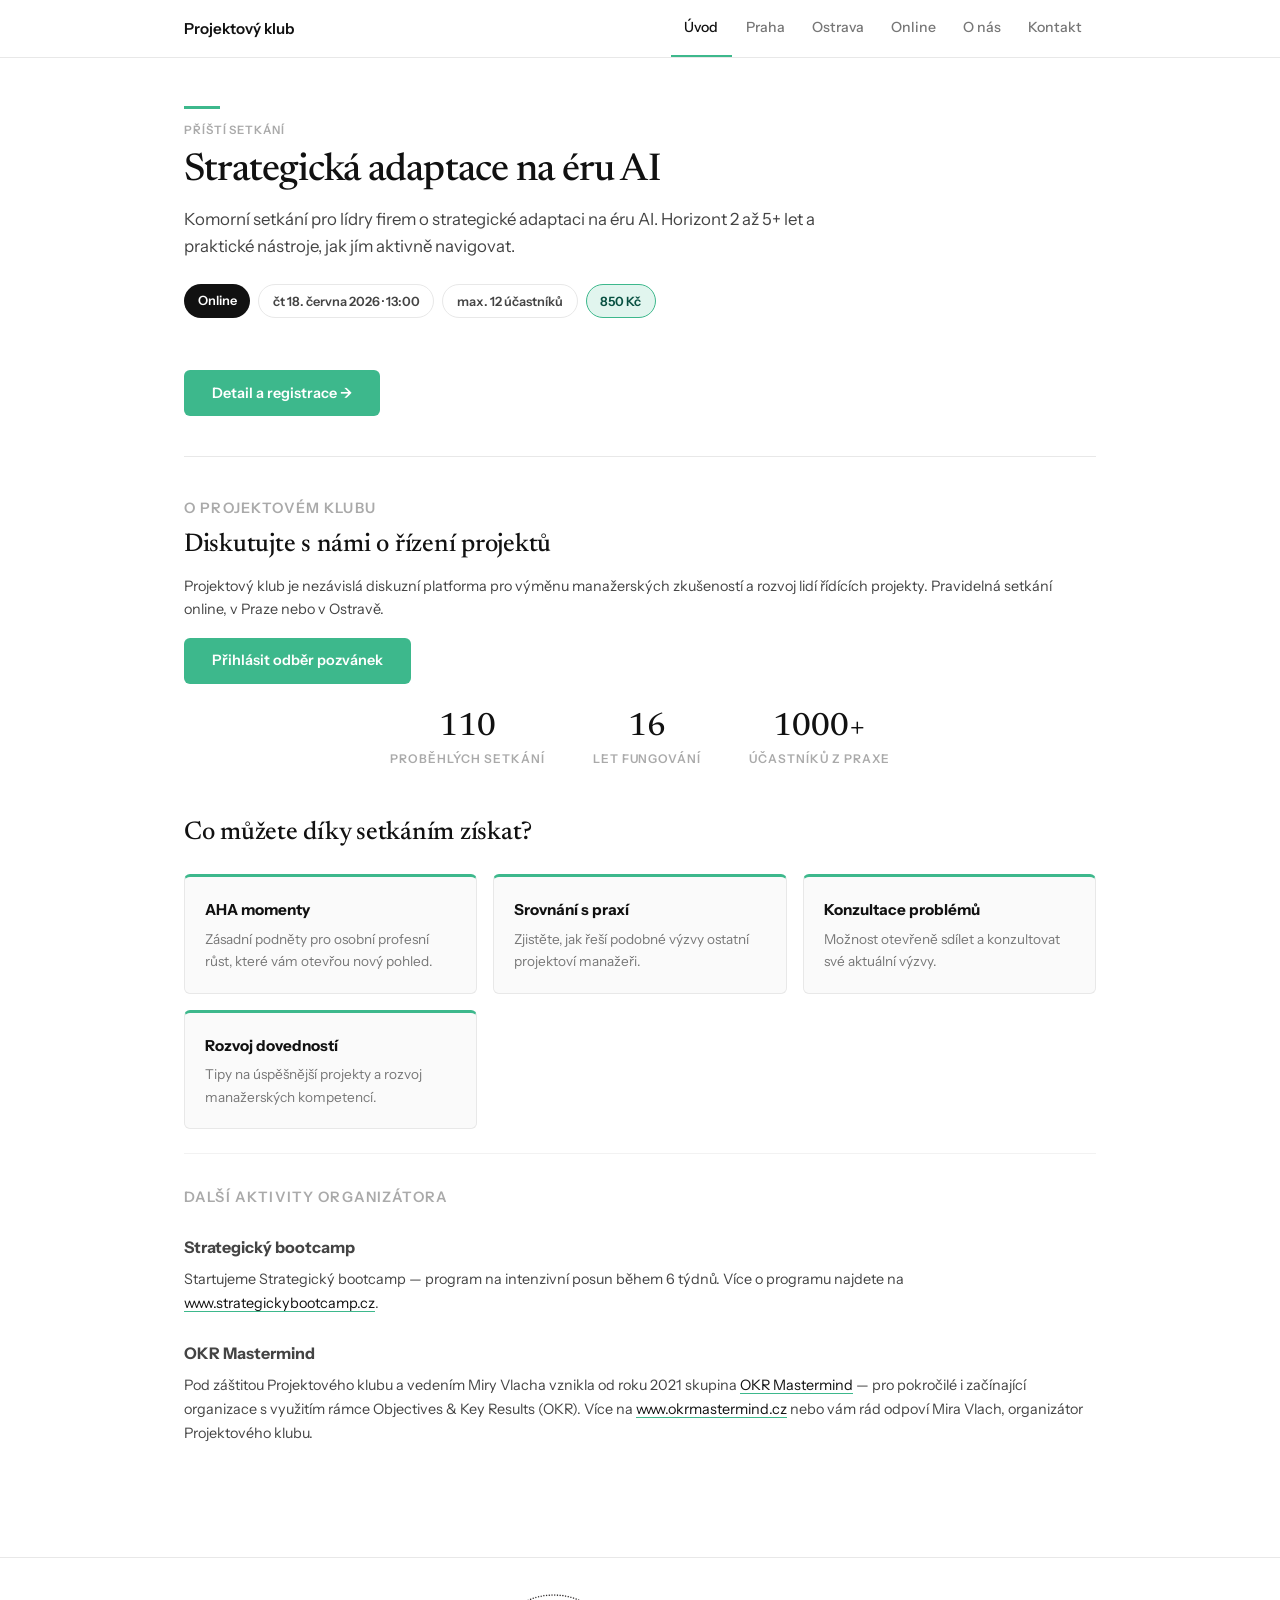
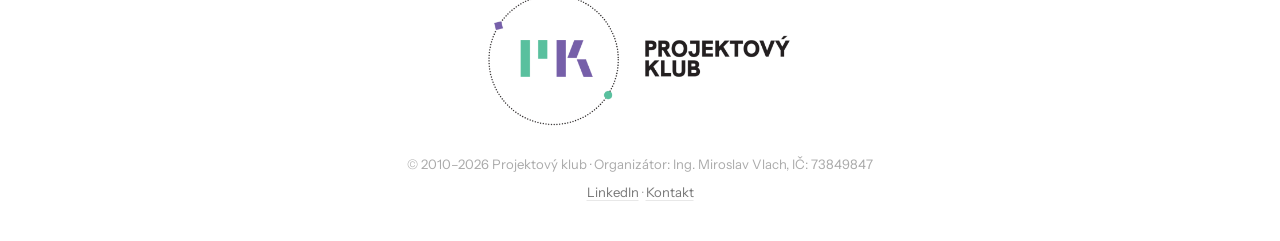
==== index.html @ a209ebfd "Archivace setkání #110 — Strategická adaptace na éru AI (18. 6. 2026) - o-nas.html: přidán záznam #1" ====
<!DOCTYPE html>
<html lang="cs">
<head>
  <meta charset="UTF-8">
  <meta name="viewport" content="width=device-width, initial-scale=1.0">
  <title>Projektový klub — Diskuzní platforma o řízení projektů</title>
  <meta name="description" content="Projektový klub je nezávislou diskuzní platformou pro výměnu manažerských zkušeností a rozvoj lidí řídících projekty. Setkání online, v Praze a Ostravě.">
  <meta property="og:title" content="Projektový klub">
  <meta property="og:description" content="Diskutujte s námi o řízení projektů na pravidelných setkáních: online, v Praze nebo v Ostravě.">
  <meta property="og:url" content="https://projektovyklub.cz/">
  <link href="https://fonts.googleapis.com/css2?family=Instrument+Sans:wght@400;500;600;700&family=Newsreader:opsz,wght@6..72,400;6..72,500;6..72,600&display=swap" rel="stylesheet">
  <link rel="icon" href="img/favicon.ico" sizes="any">
  <link rel="icon" href="img/favicon-32x32.png" type="image/png" sizes="32x32">
  <link rel="apple-touch-icon" href="img/apple-touch-icon.png">
  <link rel="stylesheet" href="css/style.css">
</head>
<body>

  <header class="site-header">
    <div class="header-inner">
      <a href="index.html" class="site-logo">Projektový klub</a>
      <button class="nav-toggle" aria-label="Menu">
        <span></span><span></span><span></span>
      </button>
      <nav class="main-nav">
        <ul>
          <li><a href="index.html" class="active">Úvod</a></li>
          <li><a href="praha.html">Praha</a></li>
          <li><a href="ostrava.html">Ostrava</a></li>
          <li><a href="online.html">Online</a></li>
          <li><a href="o-nas.html">O nás</a></li>
          <li><a href="kontakt.html">Kontakt</a></li>
        </ul>
      </nav>
    </div>
  </header>

  <div class="page-header">
    <hr class="accent-line">
    <p class="eyebrow">Příští setkání</p>
    <h1><a href="online.html" style="text-decoration: none; color: var(--ink);">Strategická adaptace na&nbsp;éru AI</a></h1>
    <p class="lede">Komorní setkání pro lídry firem o strategické adaptaci na éru AI. Horizont 2 až 5+ let a praktické nástroje, jak jím aktivně navigovat.</p>
    <div class="chips">
      <span class="chip chip-dark">Online</span>
      <span class="chip chip-outline">čt 18. června 2026 · 13:00</span>
      <span class="chip chip-outline">max. 12 účastníků</span>
      <span class="chip chip-teal">850 Kč</span>
    </div>
    <a href="online.html" class="btn btn-primary" style="margin-top: 1.25rem;">Detail a registrace →</a>
  </div>

  <main class="content">

    <hr style="border: none; border-top: 1px solid var(--border); margin: 0 0 2.5rem;">

    <p class="eyebrow" style="margin-bottom: 0.5rem;">O Projektovém klubu</p>
    <h2 style="margin-top: 0;">Diskutujte s&nbsp;námi o&nbsp;řízení projektů</h2>
    <p>Projektový klub je nezávislá diskuzní platforma pro výměnu manažerských zkušeností a rozvoj lidí řídících projekty. Pravidelná setkání online, v&nbsp;Praze nebo v&nbsp;Ostravě.</p>
    <a href="kontakt.html" class="btn btn-primary">Přihlásit odběr pozvánek</a>

    <div class="stats-row">
      <div class="stat"><span class="stat-number">110</span><span class="stat-label">proběhlých setkání</span></div>
      <div class="stat"><span class="stat-number">16</span><span class="stat-label">let fungování</span></div>
      <div class="stat"><span class="stat-number">1000+</span><span class="stat-label">účastníků z praxe</span></div>
    </div>

    <h2>Co můžete díky setkáním získat?</h2>

    <div class="benefits-grid">
      <div class="benefit-item">
        <h3>AHA momenty</h3>
        <p>Zásadní podněty pro osobní profesní růst, které vám otevřou nový pohled.</p>
      </div>
      <div class="benefit-item">
        <h3>Srovnání s praxí</h3>
        <p>Zjistěte, jak řeší podobné výzvy ostatní projektoví manažeři.</p>
      </div>
      <div class="benefit-item">
        <h3>Konzultace problémů</h3>
        <p>Možnost otevřeně sdílet a konzultovat své aktuální výzvy.</p>
      </div>
      <div class="benefit-item">
        <h3>Rozvoj dovedností</h3>
        <p>Tipy na úspěšnější projekty a rozvoj manažerských kompetencí.</p>
      </div>
    </div>

    <p class="section-label">Další aktivity organizátora</p>

    <h3 style="color: var(--ink-mid);">Strategický bootcamp</h3>
    <p>Startujeme Strategický bootcamp — program na intenzivní posun během 6 týdnů. Více o programu najdete na <a href="http://www.strategickybootcamp.cz" target="_blank" rel="noopener">www.strategickybootcamp.cz</a>.</p>

    <h3 style="color: var(--ink-mid);">OKR Mastermind</h3>
    <p>Pod záštitou Projektového klubu a vedením Miry Vlacha vznikla od roku 2021 skupina <a href="https://www.okrmastermind.cz/" target="_blank" rel="noopener">OKR Mastermind</a> — pro pokročilé i začínající organizace s využitím rámce Objectives &amp; Key Results (OKR). Více na <a href="https://www.okrmastermind.cz/" target="_blank" rel="noopener">www.okrmastermind.cz</a> nebo vám rád odpoví Mira Vlach, organizátor Projektového klubu.</p>

  </main>

  <footer class="site-footer">
    <div class="footer-inner">
      <img src="img/logo-basic-PK-min.png" alt="Projektový klub" style="height: 140px; display: block; margin: 0 auto 1.5rem;">
      <p>&copy; 2010–2026 Projektový klub · Organizátor: Ing. Miroslav Vlach, IČ: 73849847</p>
      <p><a href="https://www.linkedin.com/company/projektovy-klub/" target="_blank" rel="noopener">LinkedIn</a> · <a href="kontakt.html">Kontakt</a></p>
    </div>
  </footer>

  <script src="js/main.js"></script>
</body>
</html>
---- css/style.css ----
/* ============================================
   PROJEKTOVÝ KLUB — Editorial Minimalist Design
   Černobílý základ, barvy z loga jako střídmé akcenty
   ============================================ */

/* --- CSS Variables --- */
:root {
  --teal: #3DB88C;
  --teal-light: #E1F5EE;
  --teal-dark: #085041;
  --purple: #7B6BAA;
  --purple-light: #F5F4FA;
  --purple-dark: #3C3489;
  --ink: #111;
  --ink-mid: #444;
  --ink-soft: #777;
  --ink-faint: #aaa;
  --border: #e8e8e8;
  --border-light: #f2f2f2;
  --surface: #fafafa;
  --white: #fff;
  --font-body: 'Instrument Sans', sans-serif;
  --font-display: 'Newsreader', serif;
  --max-width: 960px;
  --radius: 6px;
  --transition: 0.2s ease;
}

/* --- Reset & Base --- */
*, *::before, *::after { box-sizing: border-box; margin: 0; padding: 0; }

html {
  scroll-behavior: smooth;
  -webkit-font-smoothing: antialiased;
}

body {
  font-family: var(--font-body);
  font-size: 16px;
  line-height: 1.65;
  color: var(--ink-mid);
  background: var(--white);
}

a {
  color: var(--ink);
  text-decoration: underline;
  text-decoration-color: var(--teal);
  text-underline-offset: 3px;
  transition: color var(--transition);
}
a:hover { color: var(--teal-dark); }

img { max-width: 100%; height: auto; display: block; }

/* --- Header / Nav --- */
.site-header {
  background: var(--white);
  position: sticky;
  top: 0;
  z-index: 100;
  border-bottom: 1px solid var(--border);
}

.header-inner {
  max-width: var(--max-width);
  margin: 0 auto;
  padding: 0 1.5rem;
  display: flex;
  align-items: center;
  justify-content: space-between;
  gap: 1rem;
}

.site-logo {
  text-decoration: none;
  font-weight: 600;
  font-size: 0.95rem;
  color: var(--ink);
  padding: 0.75rem 0;
  display: flex;
  align-items: center;
}
.site-logo:hover { text-decoration: none; }

/* Hamburger */
.nav-toggle {
  display: none;
  background: none;
  border: none;
  cursor: pointer;
  padding: 0.5rem;
}
.nav-toggle span {
  display: block;
  width: 22px;
  height: 2px;
  background: var(--ink);
  margin: 5px 0;
  border-radius: 2px;
  transition: transform 0.3s ease, opacity 0.3s ease;
}
.nav-toggle.open span:nth-child(1) {
  transform: translateY(7px) rotate(45deg);
}
.nav-toggle.open span:nth-child(2) {
  opacity: 0;
}
.nav-toggle.open span:nth-child(3) {
  transform: translateY(-7px) rotate(-45deg);
}

.main-nav ul {
  list-style: none;
  display: flex;
  gap: 0;
}

.main-nav a {
  display: block;
  padding: 1rem 0.85rem;
  color: var(--ink-soft);
  font-size: 0.88rem;
  font-weight: 500;
  text-decoration: none;
  transition: color var(--transition), background var(--transition);
  border-bottom: 2px solid transparent;
}
.main-nav a:hover {
  color: var(--ink);
  background: var(--surface);
  text-decoration: none;
}
.main-nav a.active {
  color: var(--ink);
  border-bottom-color: var(--teal);
  text-decoration: none;
}

/* --- Page Header (replaces hero) --- */
.page-header {
  max-width: var(--max-width);
  margin: 0 auto;
  padding: 3rem 1.5rem 0;
}

.eyebrow {
  font-size: 0.72rem;
  text-transform: uppercase;
  letter-spacing: 0.08em;
  color: var(--ink-faint);
  font-weight: 600;
  margin-bottom: 0.5rem;
}

.page-header h1 {
  font-family: var(--font-display);
  font-size: 2.4rem;
  font-weight: 500;
  letter-spacing: -0.02em;
  color: var(--ink);
  line-height: 1.2;
  margin-bottom: 0.75rem;
}

.page-header .lede {
  font-size: 1.05rem;
  color: var(--ink-mid);
  line-height: 1.6;
  max-width: 680px;
  margin-bottom: 1.5rem;
}

/* --- Teal accent line --- */
.accent-line {
  width: 36px;
  height: 3px;
  background: var(--teal);
  margin-bottom: 0.75rem;
  border: none;
}

/* --- Chips / Badges --- */
.chips {
  display: flex;
  flex-wrap: wrap;
  gap: 0.5rem;
  margin-bottom: 2rem;
}

.chip {
  display: inline-block;
  padding: 0.35rem 0.85rem;
  font-size: 0.8rem;
  font-weight: 600;
  border-radius: 100px;
}

.chip-dark {
  background: var(--ink);
  color: var(--white);
}

.chip-outline {
  border: 1px solid var(--border);
  color: var(--ink-mid);
}

.chip-teal {
  border: 1px solid var(--teal);
  color: var(--teal-dark);
  background: var(--teal-light);
}

/* --- Buttons --- */
.btn {
  display: inline-block;
  padding: 0.7rem 1.75rem;
  border-radius: var(--radius);
  font-weight: 600;
  font-size: 0.9rem;
  text-decoration: none;
  transition: all var(--transition);
  cursor: pointer;
  border: none;
}

.btn-primary {
  background: var(--teal);
  color: var(--white);
}
.btn-primary:hover {
  background: var(--teal-dark);
  color: var(--white);
  text-decoration: none;
  transform: translateY(-1px);
}

/* --- Main Content Area --- */
.content {
  max-width: var(--max-width);
  margin: 0 auto;
  padding: 2.5rem 1.5rem 3rem;
}

/* --- Section Label --- */
.section-label {
  font-size: 0.72rem;
  text-transform: uppercase;
  letter-spacing: 0.08em;
  color: var(--ink-faint);
  font-weight: 600;
  margin-bottom: 1rem;
  padding-top: 2rem;
  border-top: 1px solid var(--border-light);
}
.section-label:first-child { border-top: none; padding-top: 0; }

/* --- Section Titles --- */
.content h2 {
  font-family: var(--font-display);
  font-size: 1.6rem;
  font-weight: 500;
  color: var(--ink);
  margin: 2.5rem 0 0.75rem;
  line-height: 1.3;
  letter-spacing: -0.01em;
}
.content h2:first-child { margin-top: 0; }

.content h3 {
  font-size: 1rem;
  font-weight: 700;
  color: var(--ink);
  margin: 1.5rem 0 0.5rem;
}

/* --- Paragraphs, Lists --- */
.content p {
  margin-bottom: 1rem;
  font-size: 0.9rem;
}

.content ul, .content ol {
  margin: 0 0 1.25rem 1.5rem;
  font-size: 0.9rem;
}
.content li {
  margin-bottom: 0.35rem;
}

/* --- Cards / Boxes --- */
.card {
  background: var(--surface);
  border-radius: var(--radius);
  padding: 1.75rem;
  border: 1px solid var(--border);
  margin-bottom: 1.5rem;
}

.card h3 { margin-top: 0; }

/* --- Speaker Cards --- */
.speakers-grid {
  display: grid;
  grid-template-columns: repeat(auto-fit, minmax(280px, 1fr));
  gap: 1rem;
  margin: 1rem 0 0;
}

.speaker-card {
  background: var(--surface);
  border-left: 3px solid var(--border);
  padding: 1.25rem 1.5rem;
  border-radius: 0 var(--radius) var(--radius) 0;
  transition: border-color var(--transition);
}
.speaker-card:hover { border-left-color: var(--teal); }
.speaker-card.purple:hover { border-left-color: var(--purple); }

.speaker-card .speaker-name {
  font-weight: 700;
  font-size: 0.95rem;
  color: var(--ink);
  margin-bottom: 0.15rem;
}

.speaker-card .speaker-role {
  font-size: 0.82rem;
  color: var(--ink-soft);
  margin-bottom: 0.5rem;
}

.speaker-card .speaker-talk {
  font-family: var(--font-display);
  font-style: italic;
  font-size: 0.9rem;
  color: var(--ink-mid);
}

/* --- Program Steps --- */
.program-list {
  list-style: none;
  margin: 1rem 0 0;
  padding: 0;
}

.program-list li {
  padding: 0.5rem 0;
  padding-left: 1.25rem;
  position: relative;
  font-size: 0.9rem;
  border-bottom: 1px solid var(--border-light);
}
.program-list li:last-child { border-bottom: none; }

.program-list li::before {
  content: '';
  position: absolute;
  left: 0;
  top: 0.85rem;
  width: 8px;
  height: 8px;
  border-radius: 50%;
  background: var(--teal);
}
.program-list li.purple::before { background: var(--purple); }
.program-list li.gray::before { background: var(--ink-faint); }

/* --- Topic Tags --- */
.topic-tags {
  display: flex;
  flex-wrap: wrap;
  gap: 0.4rem;
  margin: 1rem 0 0;
}

.topic-tag {
  background: var(--surface);
  border: 1px solid var(--border-light);
  color: var(--ink-mid);
  padding: 0.3rem 0.75rem;
  border-radius: 100px;
  font-size: 0.8rem;
}

/* --- Info Table --- */
.info-table {
  margin: 1rem 0 0;
}

.info-table .info-row {
  display: flex;
  padding: 0.5rem 0;
  border-bottom: 1px solid var(--border-light);
  font-size: 0.9rem;
}
.info-table .info-row:last-child { border-bottom: none; }

.info-row .info-label {
  width: 140px;
  flex-shrink: 0;
  color: var(--ink-soft);
  font-weight: 500;
}

.info-row .info-value {
  color: var(--ink);
}

/* --- Medailonek (bio) --- */
.bio { margin: 1rem 0; }

.bio-name {
  font-weight: 700;
  font-size: 0.95rem;
  color: var(--ink);
  margin-bottom: 0.25rem;
  padding-left: 1rem;
  position: relative;
}
.bio-name::before {
  content: '';
  position: absolute;
  left: 0;
  top: 0.35rem;
  width: 6px;
  height: 6px;
  border-radius: 50%;
  background: var(--teal);
}
.bio-name.purple::before { background: var(--purple); }

.bio p {
  font-size: 0.88rem;
  color: var(--ink-mid);
}

/* --- CTA Block (dark registration) --- */
.cta-block {
  background: var(--ink);
  color: var(--white);
  padding: 2rem;
  border-radius: var(--radius);
  margin: 2rem 0;
}

.cta-block h3 {
  color: var(--white);
  margin-top: 0;
  margin-bottom: 0.5rem;
}

.cta-block p {
  color: rgba(255,255,255,0.75);
  font-size: 0.9rem;
}

.cta-block .btn-primary {
  margin-top: 0.5rem;
}

.cta-signature {
  margin-top: 1.5rem;
  padding-top: 1rem;
  border-top: 1px solid rgba(255,255,255,0.15);
  font-size: 0.88rem;
  color: rgba(255,255,255,0.6);
}
.cta-signature strong { color: var(--white); }

/* --- Stats Row (homepage) --- */
.stats-row {
  display: flex;
  justify-content: center;
  gap: 3rem;
  padding: 1.5rem 0 0.5rem;
  margin-bottom: 1rem;
}

.stat {
  text-align: center;
}

.stat-number {
  display: block;
  font-family: var(--font-display);
  font-size: 2rem;
  font-weight: 500;
  color: var(--ink);
  line-height: 1.2;
}

.stat-label {
  display: block;
  font-size: 0.75rem;
  text-transform: uppercase;
  letter-spacing: 0.08em;
  color: var(--ink-faint);
  font-weight: 600;
  margin-top: 0.15rem;
}

@media (max-width: 480px) {
  .stats-row { gap: 1.5rem; }
  .stat-number { font-size: 1.5rem; }
}

/* --- Benefits Grid (homepage) --- */
.benefits-grid {
  display: grid;
  grid-template-columns: repeat(auto-fit, minmax(220px, 1fr));
  gap: 1rem;
  margin: 1.5rem 0;
}

.benefit-item {
  background: var(--surface);
  border-radius: var(--radius);
  padding: 1.25rem;
  border: 1px solid var(--border);
  border-top: 3px solid var(--teal);
}

.benefit-item h3 {
  font-size: 0.95rem;
  margin: 0 0 0.35rem;
  color: var(--ink);
}

.benefit-item p {
  font-size: 0.85rem;
  color: var(--ink-soft);
  margin: 0;
}

/* --- Upcoming Events (homepage) --- */
.events-list {
  margin: 1.5rem 0;
}

.event-item {
  display: flex;
  gap: 1rem;
  padding: 1rem 0;
  border-bottom: 1px solid var(--border-light);
  align-items: flex-start;
}
.event-item:last-child { border-bottom: none; }

.event-badge {
  flex-shrink: 0;
  padding: 0.3rem 0.75rem;
  border-radius: 100px;
  font-size: 0.75rem;
  font-weight: 700;
  text-transform: uppercase;
  letter-spacing: 0.05em;
}

.event-badge.online {
  background: var(--teal-light);
  color: var(--teal-dark);
}
.event-badge.praha {
  background: var(--purple-light);
  color: var(--purple-dark);
}
.event-badge.ostrava {
  background: var(--surface);
  color: var(--ink-mid);
  border: 1px solid var(--border);
}

.event-detail h3 {
  font-size: 0.95rem;
  margin: 0 0 0.15rem;
  font-weight: 600;
}
.event-detail h3 a {
  text-decoration-color: var(--teal);
}
.event-detail p {
  font-size: 0.85rem;
  color: var(--ink-soft);
  margin: 0;
}

/* --- Highlight Box --- */
.highlight-box {
  background: var(--white);
  border-left: 3px solid var(--teal);
  padding: 1.25rem 1.5rem;
  border-radius: 0 var(--radius) var(--radius) 0;
  margin: 1.5rem 0;
  border: 1px solid var(--border);
  border-left: 3px solid var(--teal);
}

/* --- Contact Info --- */
.contact-grid {
  display: grid;
  grid-template-columns: auto 1fr;
  gap: 0.5rem 1.5rem;
}
.contact-label {
  font-weight: 600;
  color: var(--ink-soft);
  font-size: 0.9rem;
}

/* --- SmartEmailing Form Wrapper --- */
.form-wrapper {
  max-width: 440px;
  margin: 1.5rem 0;
}

.form-wrapper .se-webform {
  background: var(--white);
  border: 1px solid var(--border);
  border-radius: var(--radius);
  font-family: var(--font-body);
  padding: 0;
  width: 100% !important;
}

.form-wrapper .se-webform .se-body ul {
  list-style: none;
  margin: 0;
  padding: 1rem 1.5rem;
}

.form-wrapper .se-webform .se-body ul li {
  margin: 0;
  padding: 0.5rem 0;
}

.form-wrapper .se-webform .se-body ul li label {
  display: block;
  font-size: 0.82rem;
  font-weight: 600;
  color: var(--ink);
  margin-bottom: 0.25rem;
}

.form-wrapper .se-webform .se-body ul li label.se-required::after {
  content: " *";
  color: var(--teal);
}

.form-wrapper .se-webform .se-body ul li label.se-checkbox {
  font-weight: 400;
  font-size: 0.88rem;
  display: flex;
  align-items: center;
  gap: 0.5rem;
  cursor: pointer;
  padding: 0.15rem 0;
}

.form-wrapper .se-webform .se-body ul li label.se-checkbox input {
  margin: 0;
}

.form-wrapper .se-webform .se-body ul li input[type="text"],
.form-wrapper .se-webform .se-body ul li input[type="email"] {
  width: 100%;
  padding: 0.55rem 0.75rem;
  font-size: 0.9rem;
  font-family: var(--font-body);
  border: 1px solid var(--border);
  border-radius: var(--radius);
  background: var(--white);
  color: var(--ink);
  transition: border-color var(--transition), box-shadow var(--transition);
}

.form-wrapper .se-webform .se-body ul li input[type="text"]:focus,
.form-wrapper .se-webform .se-body ul li input[type="email"]:focus {
  outline: none;
  border-color: var(--teal);
  box-shadow: 0 0 0 3px rgba(61, 184, 140, 0.12);
}

.form-wrapper .se-submit {
  padding: 0.5rem 1.5rem 1.5rem;
  text-align: left;
}

.form-wrapper .se-submit button {
  background: var(--teal);
  color: var(--white);
  border: none;
  border-radius: var(--radius);
  font-family: var(--font-body);
  font-weight: 600;
  font-size: 0.9rem;
  padding: 0.65rem 1.75rem;
  cursor: pointer;
  transition: background var(--transition), transform var(--transition);
}
.form-wrapper .se-submit button:hover {
  background: var(--teal-dark);
  transform: translateY(-1px);
}

/* --- Person Card (medailonek) --- */
/* --- Photo Mira Vlach --- */
.photo-mira {
  display: block;
  max-width: 300px;
  margin: 1.5rem auto;
  border-radius: var(--radius);
}

/* --- Gallery Grid --- */
.gallery-grid {
  display: grid;
  grid-template-columns: repeat(auto-fill, minmax(200px, 1fr));
  gap: 0.5rem;
  margin: 1.5rem 0;
}

.gallery-grid img {
  width: 100%;
  height: 180px;
  object-fit: cover;
  border-radius: var(--radius);
  cursor: pointer;
  transition: transform var(--transition), box-shadow var(--transition);
}

.gallery-grid img:hover {
  transform: scale(1.03);
  box-shadow: 0 4px 16px rgba(0,0,0,0.1);
}

/* --- History List --- */
.history-list {
  columns: 1;
  margin: 1rem 0;
}

.history-list li {
  font-size: 0.85rem;
  padding: 0.3rem 0;
  break-inside: avoid;
  color: var(--ink-mid);
}

/* --- No-event card --- */
.no-event {
  background: var(--surface);
  border: 1px solid var(--border);
  border-radius: var(--radius);
  padding: 2rem;
  text-align: center;
  color: var(--ink-soft);
  font-size: 0.9rem;
}

/* --- Footer --- */
.site-footer {
  border-top: 1px solid var(--border);
  padding: 2rem 1.5rem;
  margin-top: 3rem;
  text-align: center;
  font-size: 0.82rem;
  color: var(--ink-faint);
}

.site-footer a {
  color: var(--ink-soft);
  text-decoration-color: var(--border);
}
.site-footer a:hover { color: var(--ink); }

.footer-inner {
  max-width: var(--max-width);
  margin: 0 auto;
}

.footer-inner p {
  margin-bottom: 0.35rem;
}

/* --- Responsive --- */
@media (max-width: 768px) {
  .nav-toggle { display: block; }

  .main-nav {
    display: block;
    max-height: 0;
    overflow: hidden;
    transition: max-height 0.3s ease;
    position: absolute;
    top: 100%;
    left: 0;
    right: 0;
    background: var(--white);
    box-shadow: 0 8px 32px rgba(0,0,0,0.08);
    border-bottom: 1px solid var(--border);
  }
  .main-nav.open { max-height: 400px; }

  .main-nav ul {
    flex-direction: column;
  }
  .main-nav a {
    padding: 0.75rem 1.5rem;
    border-bottom: 1px solid var(--border-light);
  }

  .page-header { padding: 2rem 1.5rem 0; }
  .page-header h1 { font-size: 1.75rem; }

  .content { padding: 1.5rem 1rem 2.5rem; }


  .speakers-grid { grid-template-columns: 1fr; }

  .info-row .info-label { width: 110px; }

  .chips { gap: 0.35rem; }

  .history-list { columns: 1; }
}

@media (min-width: 900px) {
  .history-list { columns: 2; column-gap: 2rem; }
}

/* --- Utility --- */
.text-center { text-align: center; }
.mt-0 { margin-top: 0; }
.mb-0 { margin-bottom: 0; }
.mb-2 { margin-bottom: 2rem; }
.sr-only {
  position: absolute;
  width: 1px; height: 1px;
  padding: 0; margin: -1px;
  overflow: hidden;
  clip: rect(0,0,0,0);
  border: 0;
}
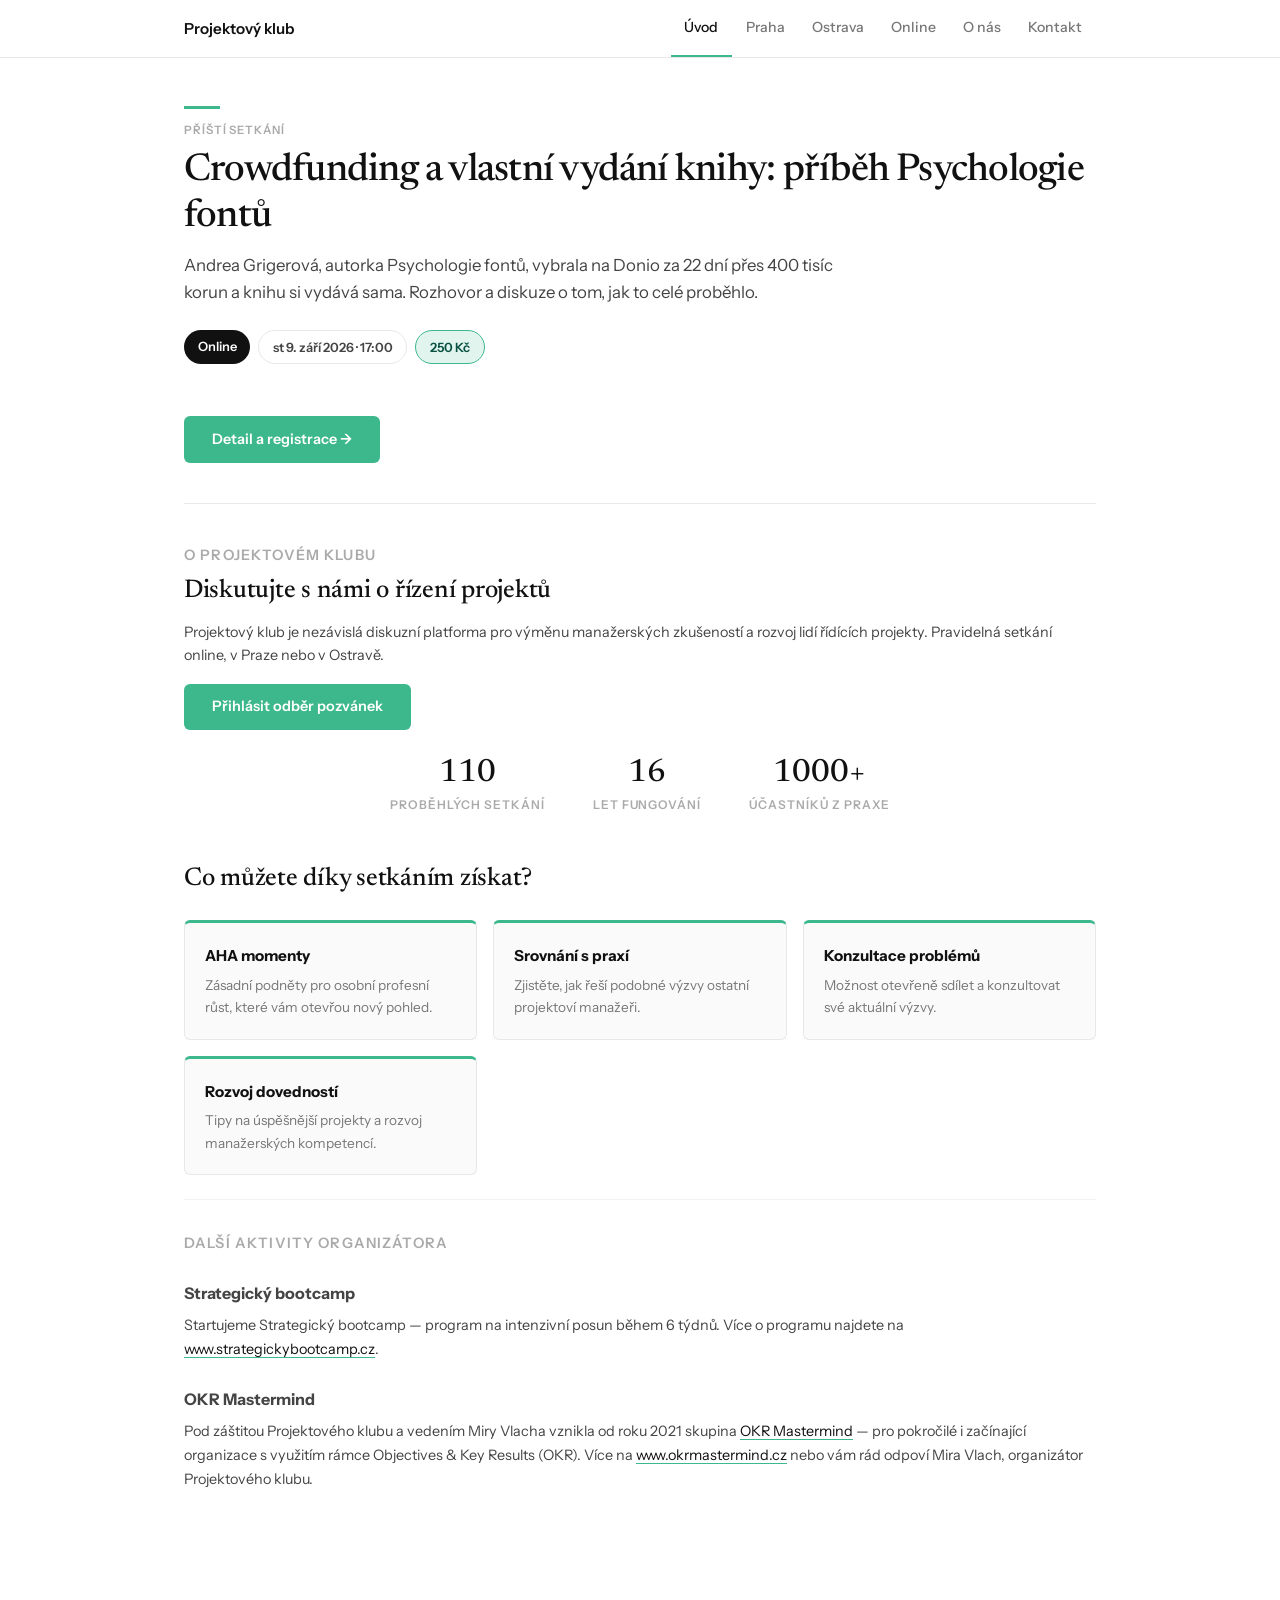
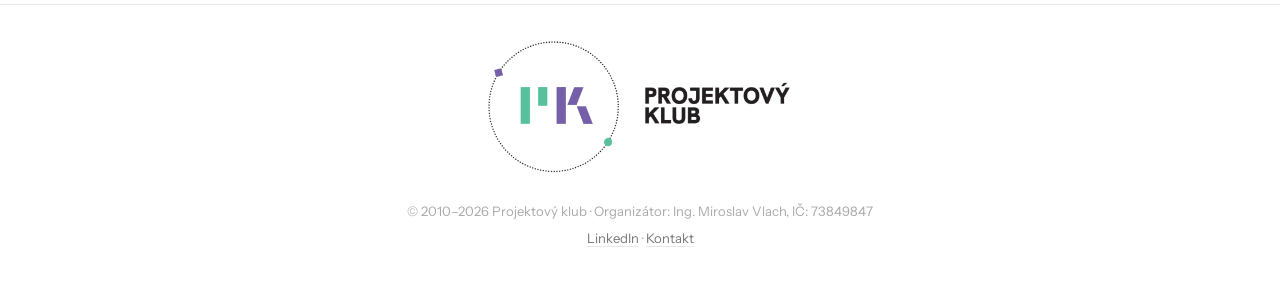
==== commit 4f4fc5cd: "Vypsání akce: Crowdfunding a vlastní vydání knihy — příběh Psychologie fontů (9. 9. 2026, Online) - " ====
--- a/index.html
+++ b/index.html
@@ -6,8 +6,16 @@
   <title>Projektový klub — Diskuzní platforma o řízení projektů</title>
   <meta name="description" content="Projektový klub je nezávislou diskuzní platformou pro výměnu manažerských zkušeností a rozvoj lidí řídících projekty. Setkání online, v Praze a Ostravě.">
   <meta property="og:title" content="Projektový klub">
-  <meta property="og:description" content="Diskutujte s námi o řízení projektů na pravidelných setkáních: online, v Praze nebo v Ostravě.">
+  <meta property="og:description" content="Projektový klub je nezávislá diskuzní platforma pro výměnu manažerských zkušeností a rozvoj lidí řídících projekty. Pravidelná setkání online, v Praze a v Ostravě.">
   <meta property="og:url" content="https://projektovyklub.cz/">
+  <link rel="canonical" href="https://projektovyklub.cz/">
+  <meta property="og:image" content="https://projektovyklub.cz/img/og-default.png">
+  <meta property="og:image:width" content="1200">
+  <meta property="og:image:height" content="630">
+  <meta property="og:image:alt" content="Projektový klub — diskuzní platforma o řízení projektů">
+  <meta property="og:type" content="website">
+  <meta property="og:site_name" content="Projektový klub">
+  <meta name="twitter:card" content="summary_large_image">
   <link href="https://fonts.googleapis.com/css2?family=Instrument+Sans:wght@400;500;600;700&family=Newsreader:opsz,wght@6..72,400;6..72,500;6..72,600&display=swap" rel="stylesheet">
   <link rel="icon" href="img/favicon.ico" sizes="any">
   <link rel="icon" href="img/favicon-32x32.png" type="image/png" sizes="32x32">
@@ -18,18 +26,18 @@
 
   <header class="site-header">
     <div class="header-inner">
-      <a href="index.html" class="site-logo">Projektový klub</a>
+      <a href="/" class="site-logo">Projektový klub</a>
       <button class="nav-toggle" aria-label="Menu">
         <span></span><span></span><span></span>
       </button>
       <nav class="main-nav">
         <ul>
-          <li><a href="index.html" class="active">Úvod</a></li>
-          <li><a href="praha.html">Praha</a></li>
-          <li><a href="ostrava.html">Ostrava</a></li>
-          <li><a href="online.html">Online</a></li>
-          <li><a href="o-nas.html">O nás</a></li>
-          <li><a href="kontakt.html">Kontakt</a></li>
+          <li><a href="/" class="active">Úvod</a></li>
+          <li><a href="praha">Praha</a></li>
+          <li><a href="ostrava">Ostrava</a></li>
+          <li><a href="online">Online</a></li>
+          <li><a href="o-nas">O nás</a></li>
+          <li><a href="kontakt">Kontakt</a></li>
         </ul>
       </nav>
     </div>
@@ -38,15 +46,14 @@
   <div class="page-header">
     <hr class="accent-line">
     <p class="eyebrow">Příští setkání</p>
-    <h1><a href="online.html" style="text-decoration: none; color: var(--ink);">Strategická adaptace na&nbsp;éru AI</a></h1>
-    <p class="lede">Komorní setkání pro lídry firem o strategické adaptaci na éru AI. Horizont 2 až 5+ let a praktické nástroje, jak jím aktivně navigovat.</p>
+    <h1><a href="online" style="text-decoration: none; color: var(--ink);">Crowdfunding a&nbsp;vlastní vydání knihy: příběh Psychologie fontů</a></h1>
+    <p class="lede">Andrea Grigerová, autorka Psychologie fontů, vybrala na Donio za 22 dní přes 400 tisíc korun a knihu si vydává sama. Rozhovor a diskuze o tom, jak to celé proběhlo.</p>
     <div class="chips">
       <span class="chip chip-dark">Online</span>
-      <span class="chip chip-outline">čt 18. června 2026 · 13:00</span>
-      <span class="chip chip-outline">max. 12 účastníků</span>
-      <span class="chip chip-teal">850 Kč</span>
+      <span class="chip chip-outline">st 9. září 2026 · 17:00</span>
+      <span class="chip chip-teal">250 Kč</span>
     </div>
-    <a href="online.html" class="btn btn-primary" style="margin-top: 1.25rem;">Detail a registrace →</a>
+    <a href="online" class="btn btn-primary" style="margin-top: 1.25rem;">Detail a registrace →</a>
   </div>
 
   <main class="content">
@@ -56,7 +63,7 @@
     <p class="eyebrow" style="margin-bottom: 0.5rem;">O Projektovém klubu</p>
     <h2 style="margin-top: 0;">Diskutujte s&nbsp;námi o&nbsp;řízení projektů</h2>
     <p>Projektový klub je nezávislá diskuzní platforma pro výměnu manažerských zkušeností a rozvoj lidí řídících projekty. Pravidelná setkání online, v&nbsp;Praze nebo v&nbsp;Ostravě.</p>
-    <a href="kontakt.html" class="btn btn-primary">Přihlásit odběr pozvánek</a>
+    <a href="kontakt" class="btn btn-primary">Přihlásit odběr pozvánek</a>
 
     <div class="stats-row">
       <div class="stat"><span class="stat-number">110</span><span class="stat-label">proběhlých setkání</span></div>
@@ -99,7 +106,7 @@
     <div class="footer-inner">
       <img src="img/logo-basic-PK-min.png" alt="Projektový klub" style="height: 140px; display: block; margin: 0 auto 1.5rem;">
       <p>&copy; 2010–2026 Projektový klub · Organizátor: Ing. Miroslav Vlach, IČ: 73849847</p>
-      <p><a href="https://www.linkedin.com/company/projektovy-klub/" target="_blank" rel="noopener">LinkedIn</a> · <a href="kontakt.html">Kontakt</a></p>
+      <p><a href="https://www.linkedin.com/company/projektovy-klub/" target="_blank" rel="noopener">LinkedIn</a> · <a href="kontakt">Kontakt</a></p>
     </div>
   </footer>
 
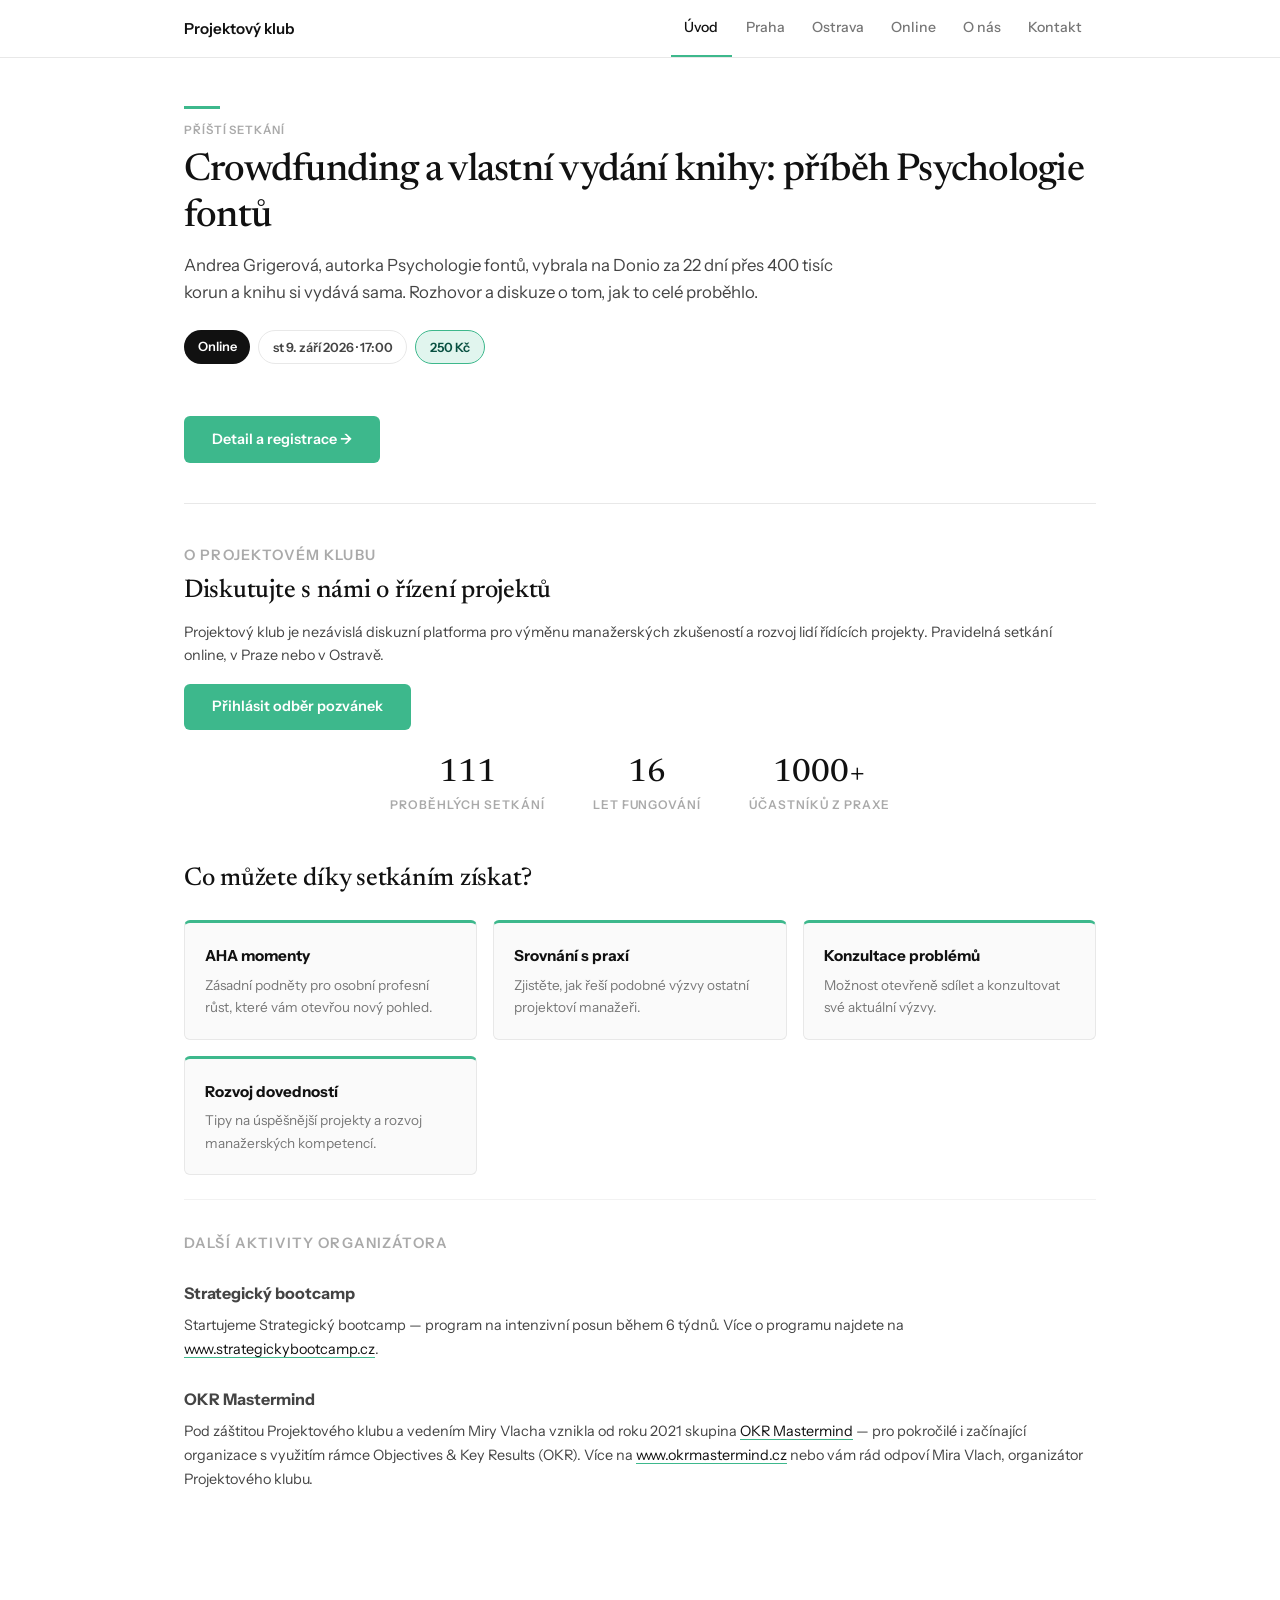
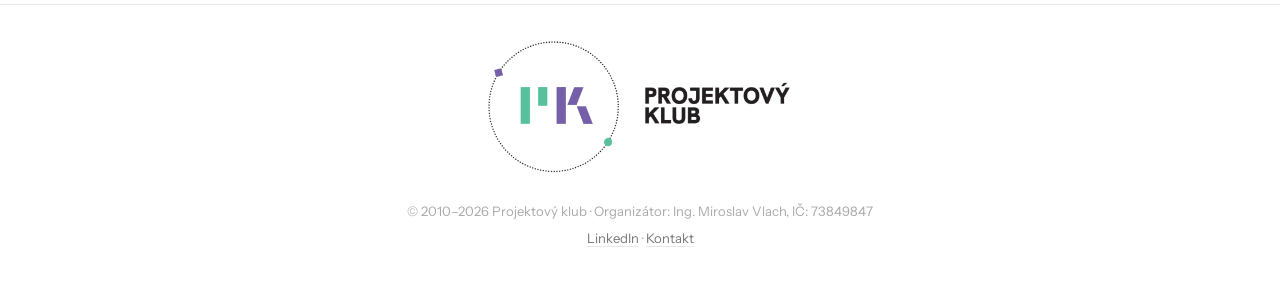
==== commit a781e693: "Archivace setkání #111 a aktualizace počitadla Co-Authored-By: Claude Fable 5.1 <noreply@anthropic.c" ====
--- a/index.html
+++ b/index.html
@@ -66,7 +66,7 @@
     <a href="kontakt" class="btn btn-primary">Přihlásit odběr pozvánek</a>
 
     <div class="stats-row">
-      <div class="stat"><span class="stat-number">110</span><span class="stat-label">proběhlých setkání</span></div>
+      <div class="stat"><span class="stat-number">111</span><span class="stat-label">proběhlých setkání</span></div>
       <div class="stat"><span class="stat-number">16</span><span class="stat-label">let fungování</span></div>
       <div class="stat"><span class="stat-number">1000+</span><span class="stat-label">účastníků z praxe</span></div>
     </div>
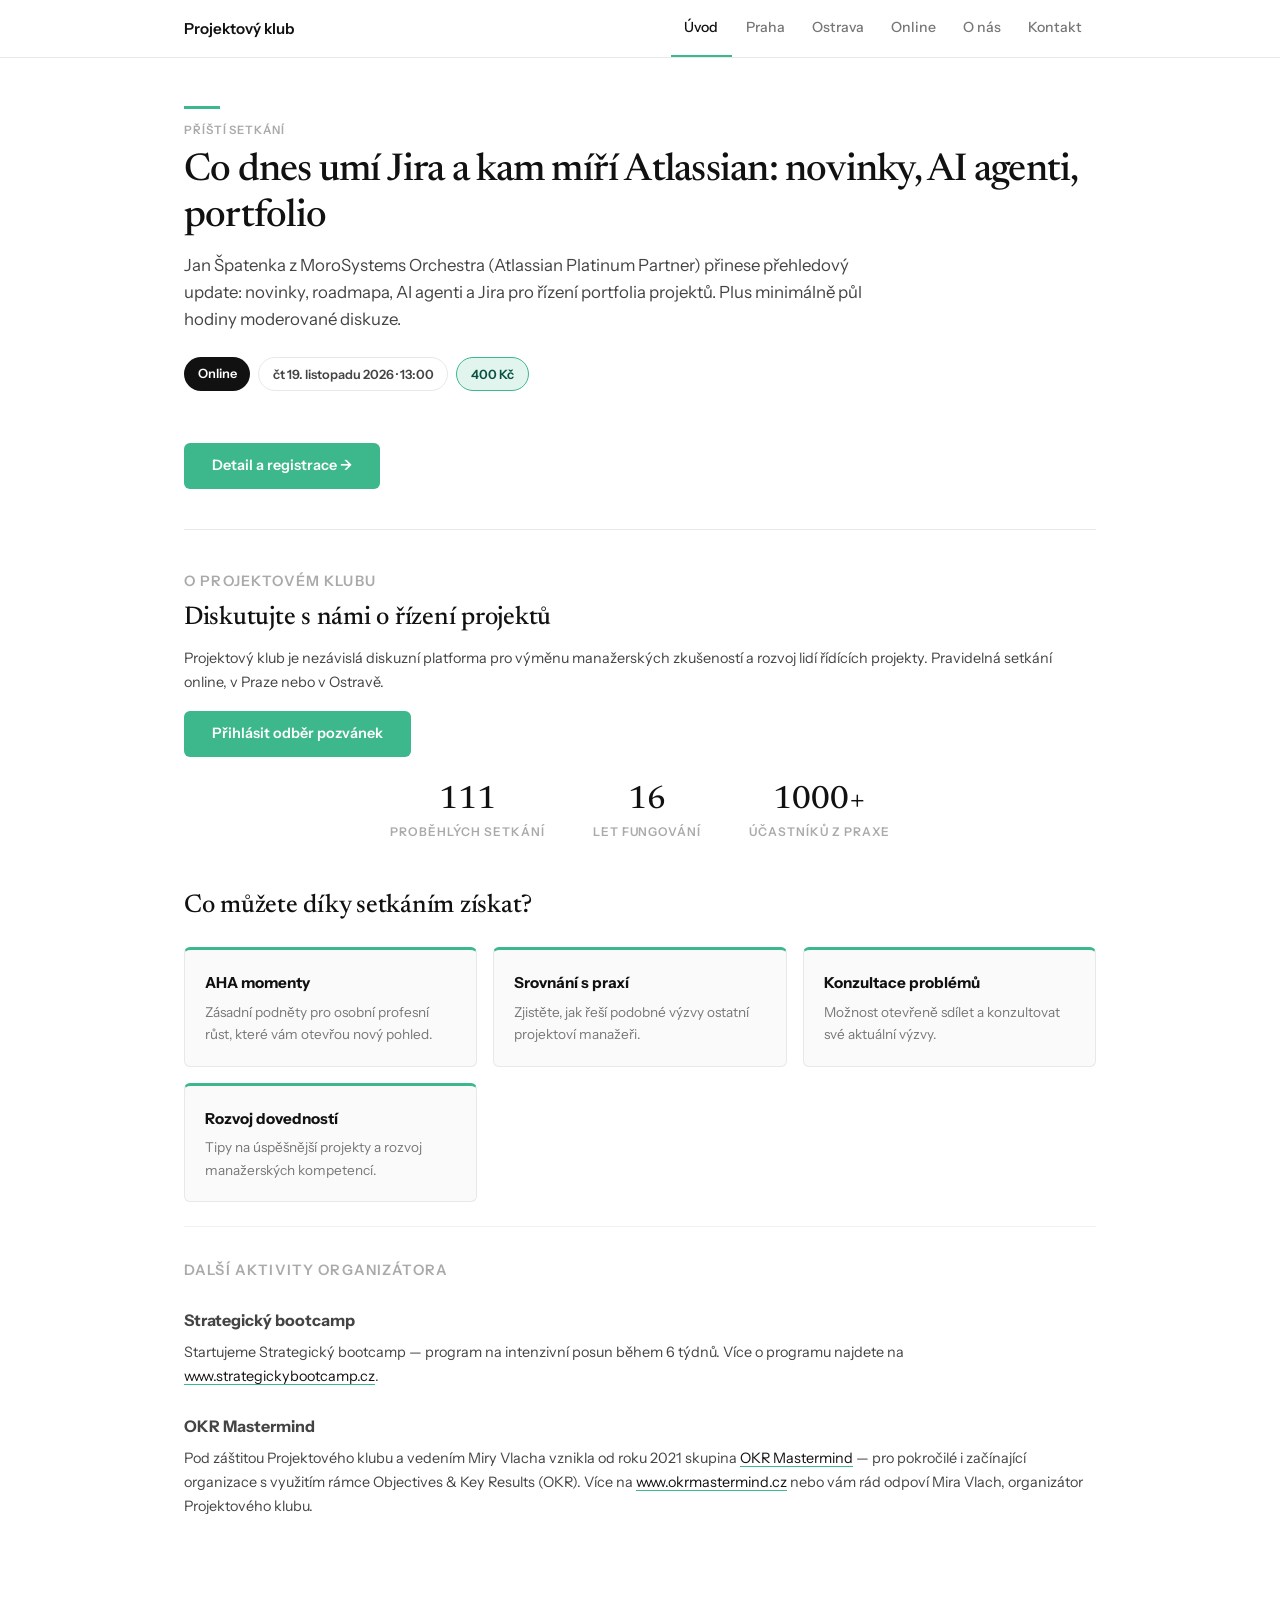
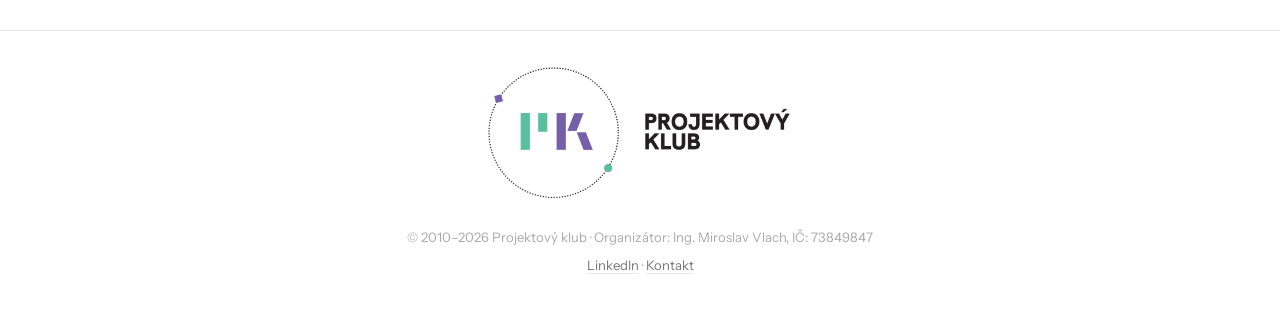
==== commit b9292f38: "Vypsání online setkání 19. 11. 2026 Co-Authored-By: Claude Fable 5.1 <noreply@anthropic.com>" ====
--- a/index.html
+++ b/index.html
@@ -46,12 +46,12 @@
   <div class="page-header">
     <hr class="accent-line">
     <p class="eyebrow">Příští setkání</p>
-    <h1><a href="online" style="text-decoration: none; color: var(--ink);">Crowdfunding a&nbsp;vlastní vydání knihy: příběh Psychologie fontů</a></h1>
-    <p class="lede">Andrea Grigerová, autorka Psychologie fontů, vybrala na Donio za 22 dní přes 400 tisíc korun a knihu si vydává sama. Rozhovor a diskuze o tom, jak to celé proběhlo.</p>
+    <h1><a href="online" style="text-decoration: none; color: var(--ink);">Co dnes umí Jira a&nbsp;kam míří Atlassian: novinky, AI agenti, portfolio</a></h1>
+    <p class="lede">Jan Špatenka z MoroSystems Orchestra (Atlassian Platinum Partner) přinese přehledový update: novinky, roadmapa, AI agenti a Jira pro řízení portfolia projektů. Plus minimálně půl hodiny moderované diskuze.</p>
     <div class="chips">
       <span class="chip chip-dark">Online</span>
-      <span class="chip chip-outline">st 9. září 2026 · 17:00</span>
-      <span class="chip chip-teal">250 Kč</span>
+      <span class="chip chip-outline">čt 19. listopadu 2026 · 13:00</span>
+      <span class="chip chip-teal">400 Kč</span>
     </div>
     <a href="online" class="btn btn-primary" style="margin-top: 1.25rem;">Detail a registrace →</a>
   </div>
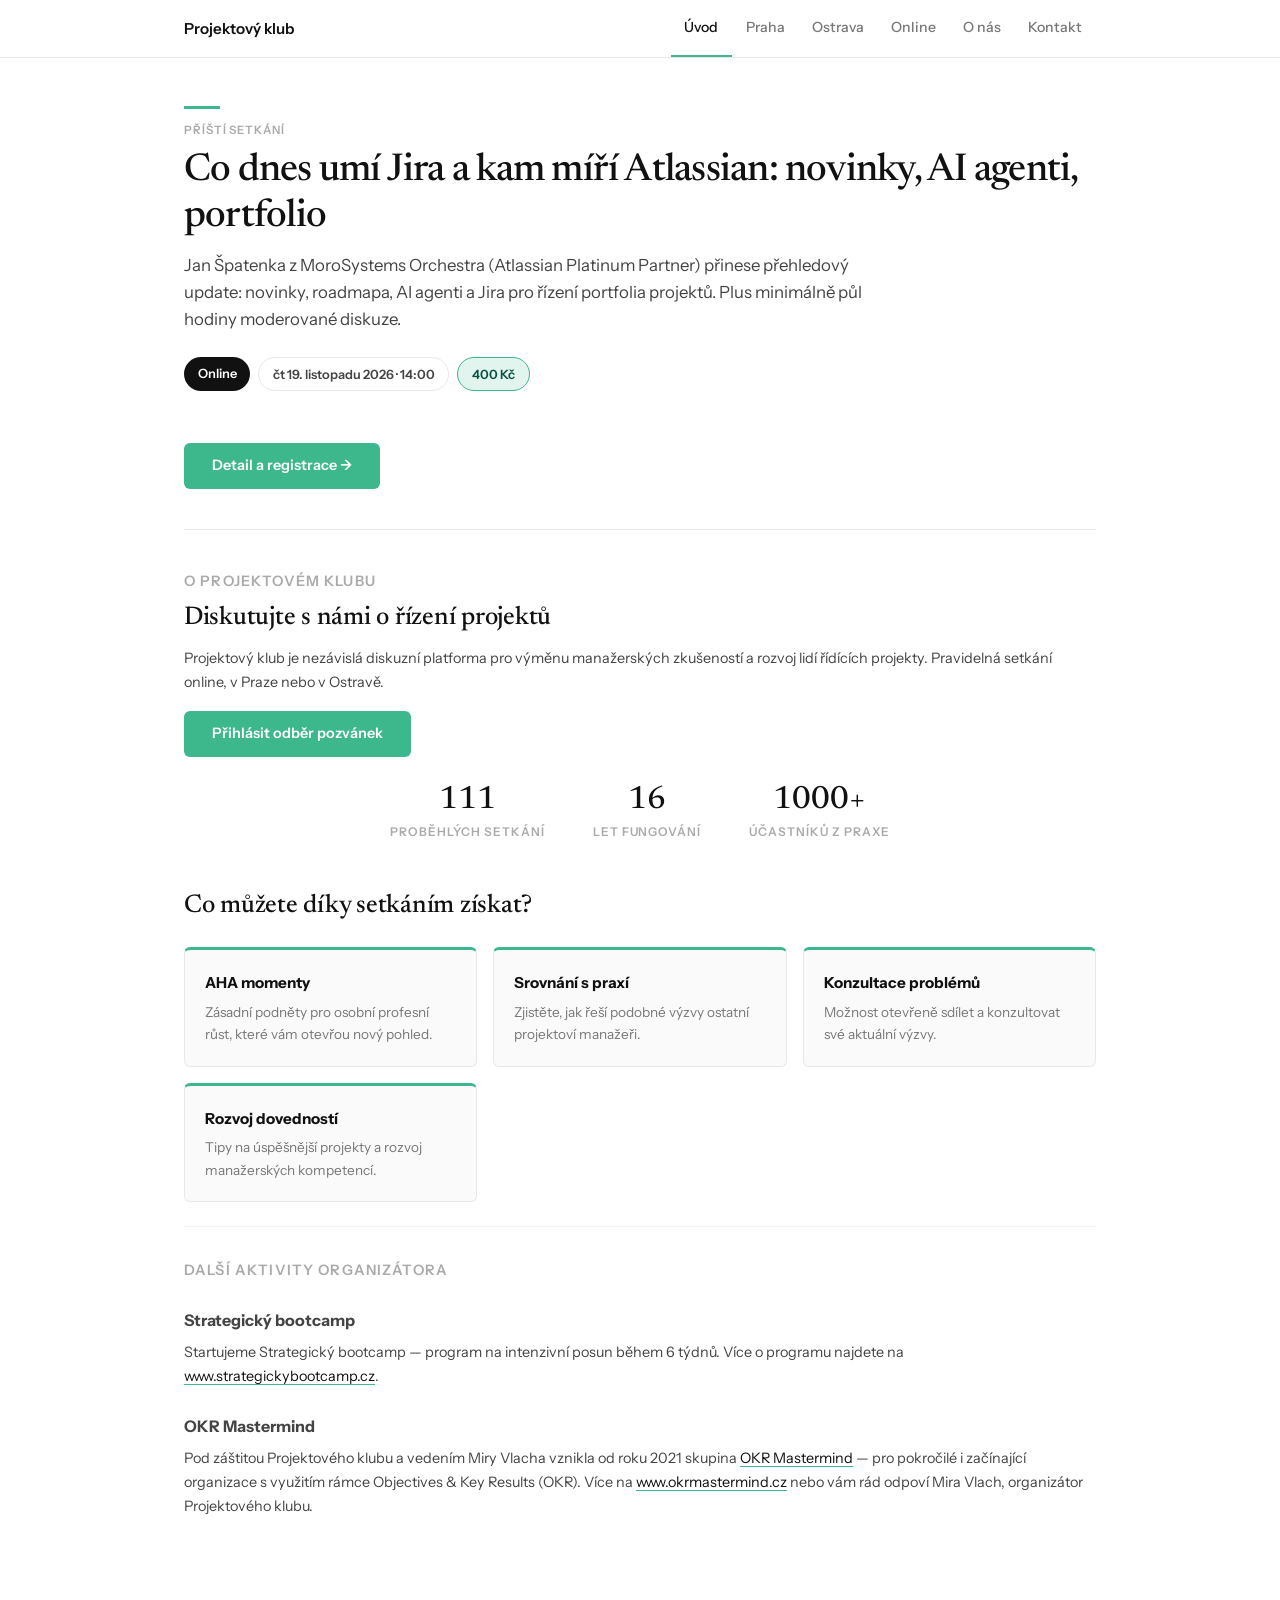
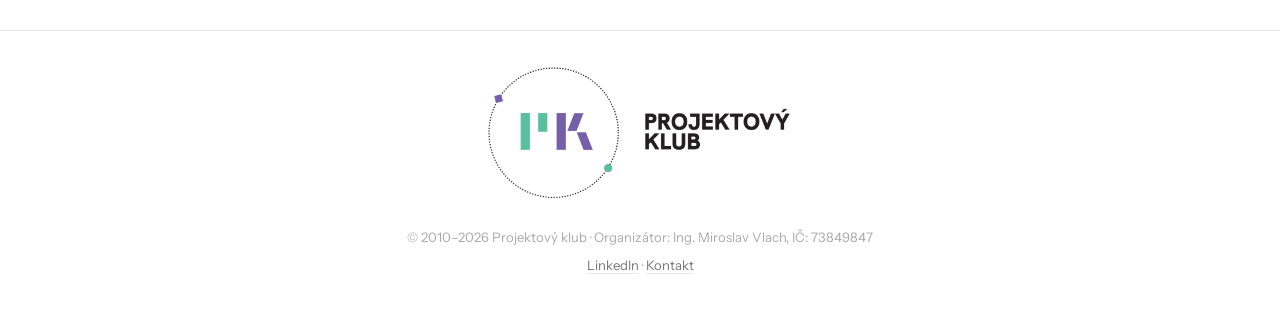
==== commit 065bfb59: "Oprava času setkání 19. 11. na 14:00–16:00 Co-Authored-By: Claude Fable 5.1 <noreply@anthropic.com>" ====
--- a/index.html
+++ b/index.html
@@ -50,7 +50,7 @@
     <p class="lede">Jan Špatenka z MoroSystems Orchestra (Atlassian Platinum Partner) přinese přehledový update: novinky, roadmapa, AI agenti a Jira pro řízení portfolia projektů. Plus minimálně půl hodiny moderované diskuze.</p>
     <div class="chips">
       <span class="chip chip-dark">Online</span>
-      <span class="chip chip-outline">čt 19. listopadu 2026 · 13:00</span>
+      <span class="chip chip-outline">čt 19. listopadu 2026 · 14:00</span>
       <span class="chip chip-teal">400 Kč</span>
     </div>
     <a href="online" class="btn btn-primary" style="margin-top: 1.25rem;">Detail a registrace →</a>
